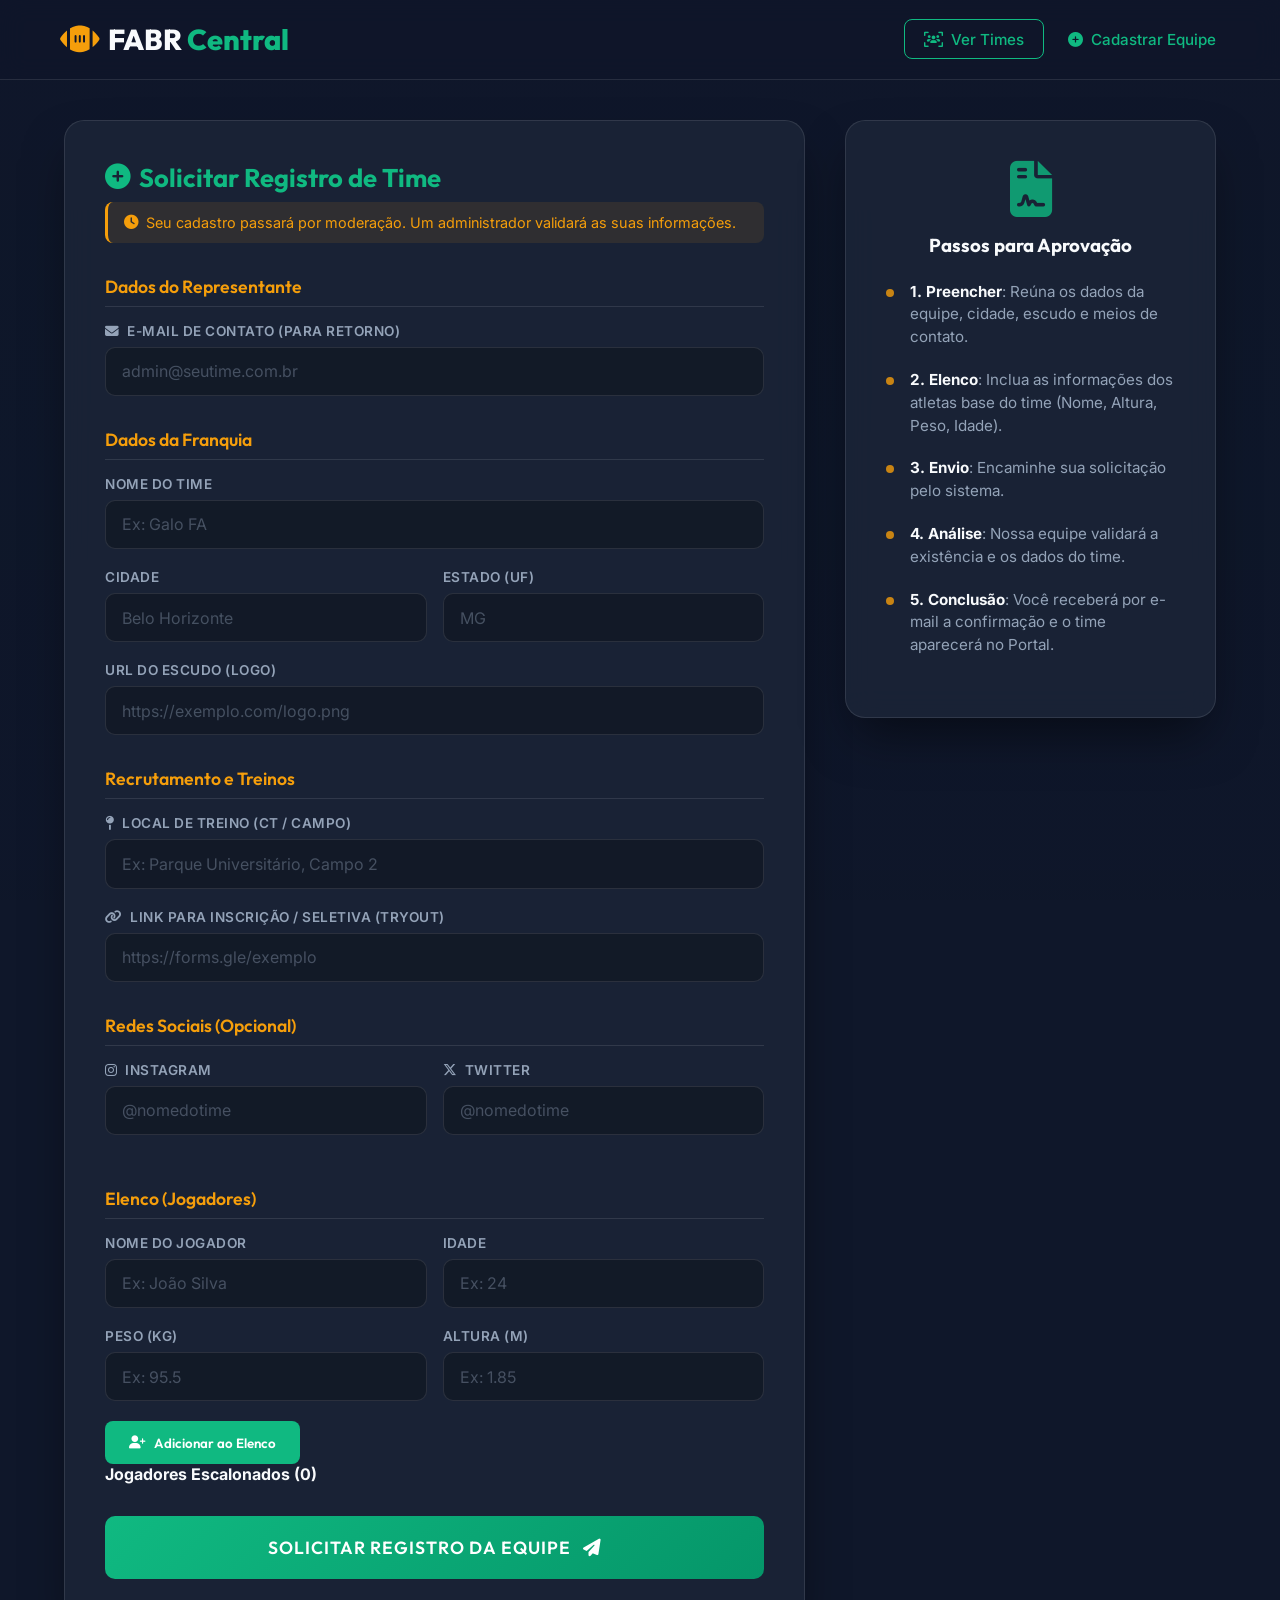
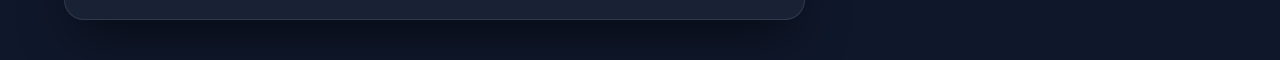
==== cadastro.html @ 717035c3 "FABR community fist commit" ====
<!DOCTYPE html>
<html lang="pt-BR">

<head>
    <meta charset="UTF-8">
    <meta name="viewport" content="width=device-width, initial-scale=1.0">
    <title>Anuncio de seleção</title>
    <link rel="icon"
        href="data:image/svg+xml,<svg xmlns=%22http://www.w3.org/2000/svg%22 viewBox=%220 0 100 100%22><text y=%22.9em%22 font-size=%2290%22>🏈</text></svg>">
    <!-- Modern API Fonts -->
    <link rel="preconnect" href="https://fonts.googleapis.com">
    <link rel="preconnect" href="https://fonts.gstatic.com" crossorigin>
    <link
        href="https://fonts.googleapis.com/css2?family=Outfit:wght@300;400;600;800&family=Inter:wght@400;500;700&display=swap"
        rel="stylesheet">
    <!-- FontAwesome -->
    <link rel="stylesheet" href="https://cdnjs.cloudflare.com/ajax/libs/font-awesome/6.4.0/css/all.min.css">
    <link rel="stylesheet" href="styles.css">
</head>

<body>
    <div class="background-overlay"></div>

    <header class="glass-header">
        <div class="logo">
            <i class="fa-solid fa-football"></i>
            <h1>FABR <span>Central</span></h1>
        </div>

        <nav class="main-nav">
            <a href="index.html" class="nav-link outline-btn"><i class="fa-solid fa-users-viewfinder"></i> Ver Times</a>
            <a href="cadastro.html" class="nav-link active"><i class="fa-solid fa-plus-circle"></i> Cadastrar Equipe</a>
        </nav>
    </header>

    <main class="container split-container">

        <!-- Formulário de Cadastro -->
        <section class="registration-section glass-panel">
            <h2><i class="fa-solid fa-plus-circle"></i> Solicitar Registro de Time</h2>
            <p class="form-warning"><i class="fa-solid fa-clock"></i> Seu cadastro passará por moderação. Um
                administrador validará as suas informações.</p>

            <!-- Mensagem de Sucesso (Oculta por padrão) -->
            <div id="success-message" class="success-message hidden">
                <i class="fa-solid fa-check-circle success-icon"></i>
                <h3>Solicitação Enviada!</h3>
                <p>Sua equipe está sob análise dos administradores. Um retorno será enviado para o e-mail: <strong
                        id="success-email"></strong> com o status da aprovação.</p>
                <button type="button" class="action-btn" onclick="window.location.href='index.html'">Voltar para o
                    Início</button>
            </div>

            <form id="team-form">
                <div class="section-subtitle">Dados do Representante</div>
                <div class="input-group">
                    <label for="contact-email"><i class="fa-solid fa-envelope"></i> E-mail de Contato (Para
                        Retorno)</label>
                    <input type="email" id="contact-email" placeholder="admin@seutime.com.br" required>
                </div>

                <div class="section-subtitle">Dados da Franquia</div>
                <div class="input-group">
                    <label for="team-name">Nome do Time</label>
                    <input type="text" id="team-name" placeholder="Ex: Galo FA" required>
                </div>

                <div class="input-row">
                    <div class="input-group">
                        <label for="team-city">Cidade</label>
                        <input type="text" id="team-city" placeholder="Belo Horizonte" required>
                    </div>
                    <div class="input-group">
                        <label for="team-state">Estado (UF)</label>
                        <input type="text" id="team-state" placeholder="MG" maxlength="2" required>
                    </div>
                </div>

                <div class="input-group">
                    <label for="team-logo">URL do Escudo (Logo)</label>
                    <input type="url" id="team-logo" placeholder="https://exemplo.com/logo.png" required>
                </div>

                <div class="section-subtitle">Recrutamento e Treinos</div>
                <div class="input-group">
                    <label for="team-training"><i class="fa-solid fa-map-pin"></i> Local de Treino (CT / Campo)</label>
                    <input type="text" id="team-training" placeholder="Ex: Parque Universitário, Campo 2" required>
                </div>
                <div class="input-group">
                    <label for="team-tryout"><i class="fa-solid fa-link"></i> Link para Inscrição / Seletiva
                        (Tryout)</label>
                    <input type="url" id="team-tryout" placeholder="https://forms.gle/exemplo" required>
                </div>

                <div class="social-inputs">
                    <p class="section-subtitle">Redes Sociais (Opcional)</p>
                    <div class="input-row">
                        <div class="input-group">
                            <label for="social-instagram"><i class="fa-brands fa-instagram"></i> Instagram</label>
                            <input type="text" id="social-instagram" placeholder="@nomedotime">
                        </div>
                        <div class="input-group">
                            <label for="social-twitter"><i class="fa-brands fa-x-twitter"></i> Twitter</label>
                            <input type="text" id="social-twitter" placeholder="@nomedotime">
                        </div>
                    </div>
                </div>

                <p class="section-subtitle">Elenco (Jogadores)</p>

                <!-- Área de Adição de Jogador -->
                <div class="player-add-box">
                    <div class="input-row">
                        <div class="input-group">
                            <label for="player-name">Nome do Jogador</label>
                            <input type="text" id="player-name" placeholder="Ex: João Silva">
                        </div>
                        <div class="input-group">
                            <label for="player-age">Idade</label>
                            <input type="number" id="player-age" placeholder="Ex: 24" min="16" max="60">
                        </div>
                    </div>
                    <div class="input-row">
                        <div class="input-group">
                            <label for="player-weight">Peso (kg)</label>
                            <input type="number" step="0.1" id="player-weight" placeholder="Ex: 95.5">
                        </div>
                        <div class="input-group">
                            <label for="player-height">Altura (m)</label>
                            <input type="number" step="0.01" id="player-height" placeholder="Ex: 1.85">
                        </div>
                    </div>
                    <button type="button" id="add-player-btn" class="action-btn secondary-btn"><i
                            class="fa-solid fa-user-plus"></i> Adicionar ao Elenco</button>
                </div>

                <!-- Lista Visual de Jogadores no Frontend -->
                <div class="players-list-container">
                    <h4 class="players-list-title">Jogadores Escalonados (<span id="players-count">0</span>)</h4>
                    <ul id="players-list" class="players-list">
                        <!-- Itens adicionados pelo JS -->
                    </ul>
                </div>

                <button type="submit" class="submit-btn" id="submit-btn" style="margin-top: 2rem;">
                    <span>Solicitar Registro da Equipe</span>
                    <i class="fa-solid fa-paper-plane"></i>
                </button>
            </form>
        </section>

        <!-- Seção Informativa Lateral -->
        <aside class="info-sidebar">
            <div class="glass-panel text-center">
                <i class="fa-solid fa-file-contract display-icon"></i>
                <h3>Passos para Aprovação</h3>
                <ul class="steps-list">
                    <li><strong>1. Preencher</strong>: Reúna os dados da equipe, cidade, escudo e meios de contato.</li>
                    <li><strong>2. Elenco</strong>: Inclua as informações dos atletas base do time (Nome, Altura, Peso,
                        Idade).</li>
                    <li><strong>3. Envio</strong>: Encaminhe sua solicitação pelo sistema.</li>
                    <li><strong>4. Análise</strong>: Nossa equipe validará a existência e os dados do time.</li>
                    <li><strong>5. Conclusão</strong>: Você receberá por e-mail a confirmação e o time aparecerá no
                        Portal.</li>
                </ul>
            </div>
        </aside>

    </main>

    <script src="script.js"></script>
</body>

</html>
---- styles.css ----
:root {
    --bg-dark: #0f172a; /* Midnight Blue */
    --panel-bg: rgba(30, 41, 59, 0.7);
    --panel-border: rgba(255, 255, 255, 0.1);
    
    --primary: #10b981; /* Emerald Green */
    --primary-hover: #059669;
    --accent: #f59e0b; /* Orange */
    --accent-hover: #d97706;
    
    --text-main: #f8fafc;
    --text-muted: #94a3b8;
    
    --font-heading: 'Outfit', sans-serif;
    --font-body: 'Inter', sans-serif;
}

* { margin: 0; padding: 0; box-sizing: border-box; }

body {
    font-family: var(--font-body);
    background-color: var(--bg-dark);
    color: var(--text-main);
    min-height: 100vh;
    position: relative;
    overflow-x: hidden;
}

.background-overlay {
    position: fixed;
    top: 0; left: 0; right: 0; bottom: 0;
    background-image: 
        linear-gradient(rgba(15, 23, 42, 0.92), rgba(15, 23, 42, 0.98)),
        url('https://images.unsplash.com/photo-1598460596956-f6d34e9e51c8?q=80&w=2000&auto=format&fit=crop');
    background-size: cover;
    background-position: center;
    background-attachment: fixed;
    z-index: -1;
}

/* Header & Nav */
.glass-header {
    background: rgba(15, 23, 42, 0.6);
    backdrop-filter: blur(12px);
    -webkit-backdrop-filter: blur(12px);
    border-bottom: 1px solid var(--panel-border);
    padding: 1.2rem 5%;
    display: flex;
    justify-content: space-between;
    align-items: center;
    position: sticky;
    top: 0;
    z-index: 10;
}

.logo { display: flex; align-items: center; gap: 0.75rem; }
.logo i { color: var(--accent); font-size: 2rem; transform: rotate(45deg); }
.logo h1 { font-family: var(--font-heading); font-size: 1.8rem; font-weight: 800; }
.logo h1 span { color: var(--primary); }

.main-nav {
    display: flex;
    gap: 1.5rem;
    align-items: center;
}

.nav-link {
    text-decoration: none;
    color: var(--text-muted);
    font-weight: 500;
    font-size: 0.95rem;
    transition: all 0.3s ease;
    display: flex;
    align-items: center;
    gap: 0.5rem;
}

.nav-link:hover { color: var(--primary); }
.nav-link.active { color: var(--primary); }

.outline-btn {
    border: 1px solid var(--primary);
    padding: 0.6rem 1.2rem;
    border-radius: 8px;
    color: var(--primary);
}
.outline-btn:hover {
    background: var(--primary);
    color: #fff;
}

/* Layout Container */
.container {
    padding: 2.5rem 5%;
    max-width: 1400px;
    margin: 0 auto;
}

.full-width { width: 100%; }

.split-container {
    display: grid;
    grid-template-columns: 2fr 1fr;
    gap: 2.5rem;
    align-items: start;
}

/* Glass Panels */
.glass-panel {
    background: var(--panel-bg);
    border: 1px solid var(--panel-border);
    border-radius: 20px;
    backdrop-filter: blur(16px);
    padding: 2.5rem 2.5rem;
    box-shadow: 0 25px 50px -12px rgba(0, 0, 0, 0.5);
}

.text-center { text-align: center; }

h2 {
    font-family: var(--font-heading);
    margin-bottom: 0.5rem;
    font-size: 1.6rem;
    display: flex;
    align-items: center;
    gap: 0.5rem;
    color: var(--primary);
}

.form-warning {
    color: var(--accent);
    font-size: 0.9rem;
    margin-bottom: 2rem;
    display: flex;
    align-items: center;
    gap: 0.5rem;
    background: rgba(245, 158, 11, 0.1);
    padding: 0.75rem 1rem;
    border-radius: 8px;
    border-left: 3px solid var(--accent);
}

/* Form Styles */
.input-group { margin-bottom: 1.25rem; }
.input-row { display: grid; grid-template-columns: 1fr 1fr; gap: 1rem; }

label {
    display: block; font-size: 0.85rem; font-weight: 600;
    color: var(--text-muted); margin-bottom: 0.5rem;
    letter-spacing: 0.5px; text-transform: uppercase;
}
label i { margin-right: 0.25rem; }

input, select.custom-select {
    width: 100%; background: rgba(0, 0, 0, 0.25);
    border: 1px solid var(--panel-border); color: var(--text-main);
    padding: 0.85rem 1rem; border-radius: 10px;
    font-family: var(--font-body); font-size: 1rem; transition: all 0.3s ease;
}
input:focus, select.custom-select:focus {
    outline: none; border-color: var(--primary); background: rgba(0, 0, 0, 0.4);
    box-shadow: 0 0 0 3px rgba(16, 185, 129, 0.2);
}
input::placeholder { color: rgba(148, 163, 184, 0.4); }
select.custom-select { cursor: pointer; }
select.custom-select option { background: var(--bg-dark); color: var(--text-main); }

/* Custom Checkbox */
.checkbox-group {
    display: flex;
    align-items: center;
    gap: 1rem;
    background: rgba(16, 185, 129, 0.1);
    padding: 1rem;
    border-radius: 10px;
    border: 1px dashed var(--primary);
    margin: 1.5rem 0;
}
.checkbox-group input[type="checkbox"] {
    width: 24px;
    height: 24px;
    cursor: pointer;
    accent-color: var(--primary);
}
.checkbox-group label {
    margin: 0;
    font-size: 0.9rem;
    color: var(--text-main);
    text-transform: none;
    line-height: 1.4;
}

.section-subtitle {
    font-family: var(--font-heading); font-weight: 600; margin: 2rem 0 1rem;
    border-bottom: 1px solid var(--panel-border); padding-bottom: 0.5rem;
    font-size: 1.1rem; color: var(--accent);
}

.action-btn {
    background: var(--primary);
    color: white; border: none; padding: 0.85rem 1.5rem; border-radius: 8px;
    font-family: var(--font-heading); font-weight: 600; cursor: pointer;
    display: inline-flex; justify-content: center; align-items: center; gap: 0.5rem;
    transition: all 0.3s ease;
}
.action-btn:hover { background: var(--primary-hover); transform: translateY(-2px); }

.submit-btn { width: 100%; background: linear-gradient(135deg, var(--primary), var(--primary-hover)); color: white; border: none; padding: 1.25rem; border-radius: 10px; font-family: var(--font-heading); font-weight: 600; font-size: 1.1rem; cursor: pointer; display: flex; justify-content: center; align-items: center; gap: 0.75rem; transition: all 0.3s ease; text-transform: uppercase; letter-spacing: 1px; }
.submit-btn:hover { transform: translateY(-3px); box-shadow: 0 10px 25px -10px var(--primary); }

/* Success Message */
.success-message { text-align: center; padding: 2rem 1rem; animation: fadeIn 0.5s ease; }
.success-icon { font-size: 4rem; color: var(--primary); margin-bottom: 1.5rem; }
.success-message h3 { font-size: 2rem; font-family: var(--font-heading); margin-bottom: 1rem; }
.success-message p { color: var(--text-muted); line-height: 1.6; margin-bottom: 2rem; }
.hidden { display: none !important; }

/* Dashboard Viewer */
.teams-section { display: flex; flex-direction: column; gap: 1.5rem; }
.section-header { display: flex; justify-content: space-between; align-items: center; margin-bottom: 1rem; border-bottom: 1px solid var(--panel-border); padding-bottom: 1rem;}
.section-header h2 { font-size: 2rem; font-weight: 700; color: var(--text-main); }
.search-bar { position: relative; width: 350px; }
.search-bar i { position: absolute; left: 1rem; top: 50%; transform: translateY(-50%); color: var(--text-muted); }
.search-bar input { padding-left: 2.75rem; border-radius: 20px; background: var(--panel-bg); border-color: var(--panel-border); backdrop-filter: blur(16px); }

/* Sidebar */
.display-icon { font-size: 3.5rem; color: var(--primary); opacity: 0.8; margin-bottom: 1rem; }
.info-sidebar h3 { font-family: var(--font-heading); margin-bottom: 1.5rem; color: var(--text-main); }
.steps-list { list-style: none; text-align: left; }
.steps-list li { margin-bottom: 1.25rem; color: var(--text-muted); font-size: 0.95rem; line-height: 1.5; padding-left: 1.5rem; position: relative; }
.steps-list li::before { content: ''; position: absolute; left: 0; top: 0.5rem; width: 8px; height: 8px; background: var(--accent); border-radius: 50%; opacity: 0.8; }
.steps-list strong { color: var(--text-main); }

/* Grid e Cards */
.teams-grid { display: grid; grid-template-columns: repeat(auto-fill, minmax(300px, 1fr)); gap: 2rem; }
.team-card { background: var(--panel-bg); border: 1px solid var(--panel-border); border-radius: 16px; padding: 2.5rem 1.5rem 2rem; display: flex; flex-direction: column; align-items: center; text-align: center; transition: all 0.4s cubic-bezier(0.175, 0.885, 0.32, 1.275); backdrop-filter: blur(10px); position: relative; overflow: hidden; min-height: 280px; }
.team-card::before { content: ''; position: absolute; top: 0; left: 0; width: 100%; height: 5px; background: linear-gradient(90deg, var(--primary), var(--accent)); opacity: 0; transition: opacity 0.3s ease; }
.team-card:hover { transform: translateY(-10px); box-shadow: 0 20px 40px -15px rgba(0, 0, 0, 0.6); border-color: rgba(255, 255, 255, 0.2); }
.team-card:hover::before { opacity: 1; }

.card-highlight { border-color: rgba(16, 185, 129, 0.4); box-shadow: 0 10px 30px -10px rgba(16, 185, 129, 0.1); }
.badge { position: absolute; top: 0; left: 0; width: 100%; text-align: center; padding: 0.4rem; font-size: 0.8rem; font-family: var(--font-heading); font-weight: 700; text-transform: uppercase; letter-spacing: 1px; }
.badge-open { background: linear-gradient(90deg, #10b981, #059669); color: white; }
.badge-closed { background: rgba(255, 255, 255, 0.1); color: var(--text-muted); }

.team-logo { width: 110px; height: 110px; border-radius: 50%; object-fit: cover; margin-bottom: 1.25rem; background: white; padding: 5px; box-shadow: 0 10px 20px rgba(0,0,0,0.3); }
.team-info h3 { font-family: var(--font-heading); font-size: 1.5rem; margin-bottom: 0.35rem; }
.team-info p.location { color: var(--text-muted); font-size: 0.95rem; display: flex; align-items: center; justify-content: center; gap: 0.35rem; margin-bottom: 0.25rem; }
.training-loc { font-size: 0.85rem; color: var(--accent); margin-bottom: 1.25rem; display: flex; align-items: center; justify-content: center; gap: 0.4rem; }

.card-actions { width: 100%; margin-top: 0.5rem; }
.btn-tryout { width: 100%; display: block; background: var(--primary); color: white; padding: 0.75rem; border-radius: 8px; font-weight: 600; text-decoration: none; transition: 0.3s; font-family: var(--font-heading); text-transform: uppercase; font-size: 0.95rem; }
.btn-tryout i { margin-right: 0.5rem; }
.btn-tryout:hover { background: var(--primary-hover); transform: translateY(-2px); box-shadow: 0 5px 15px -5px var(--primary); }
.glow-btn { box-shadow: 0 0 15px rgba(16, 185, 129, 0.3); animation: pulse 2s infinite; }
@keyframes pulse { 0% { transform: scale(1); } 50% { transform: scale(1.03); } 100% { transform: scale(1); } }

.social-links { display: flex; gap: 1rem; margin-top: auto; padding-top: 1.5rem; border-top: 1px solid rgba(255, 255, 255, 0.05); width: 100%; justify-content: center; }
.social-links a { color: var(--text-muted); font-size: 1.25rem; transition: all 0.3s ease; }
.social-links a.social-instagram:hover { color: #e1306c; transform: scale(1.15) translateY(-2px); }
.social-links a.social-youtube:hover { color: #ff0000; transform: scale(1.15) translateY(-2px); }

@keyframes fadeIn { from { opacity: 0; transform: translateY(10px); } to { opacity: 1; transform: translateY(0); } }
.team-card { animation: fadeIn 0.5s ease backwards; }

@media (max-width: 992px) {
    .split-container { grid-template-columns: 1fr; }
    .info-sidebar { display: none; }
}
@media (max-width: 600px) {
    .glass-header { flex-direction: column; gap: 1rem; text-align: center; }
    .input-row { grid-template-columns: 1fr; }
    .section-header { flex-direction: column; align-items: flex-start; gap: 1rem; }
    .search-bar { width: 100%; }
}
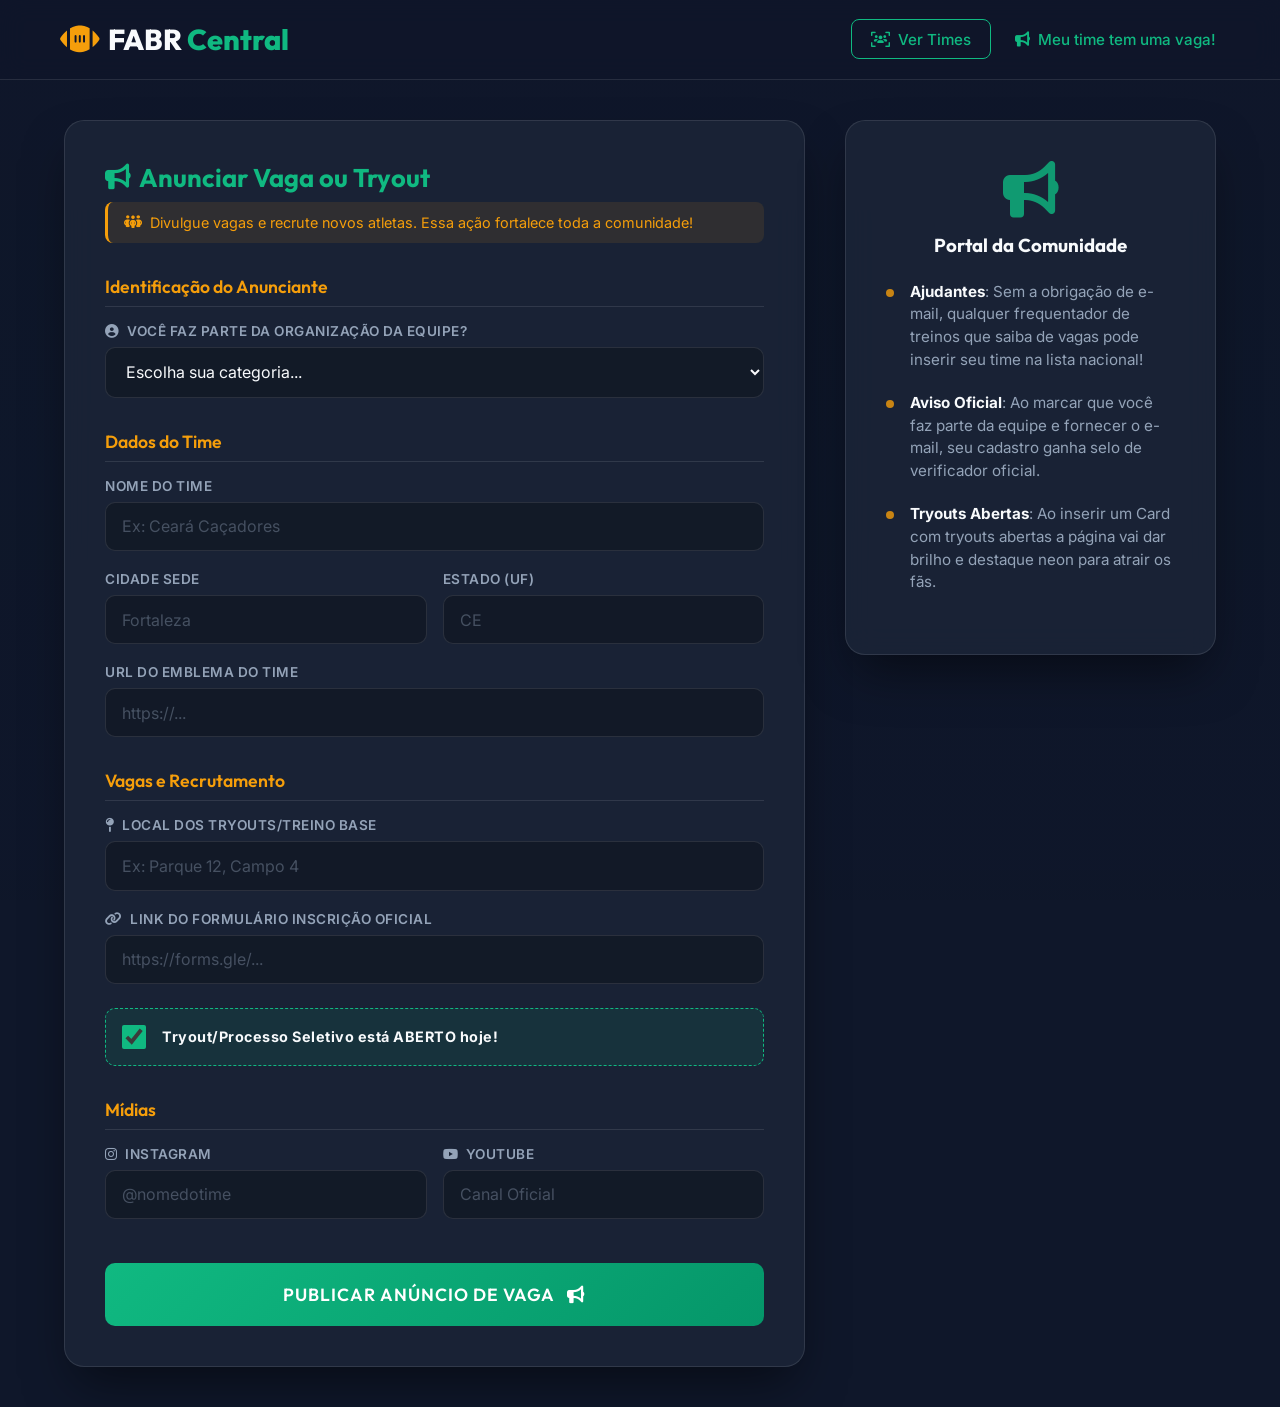
==== commit 3912b478: "FA BR community changes" ====
--- a/cadastro.html
+++ b/cadastro.html
@@ -4,16 +4,14 @@
 <head>
     <meta charset="UTF-8">
     <meta name="viewport" content="width=device-width, initial-scale=1.0">
-    <title>Anuncio de seleção</title>
-    <link rel="icon"
-        href="data:image/svg+xml,<svg xmlns=%22http://www.w3.org/2000/svg%22 viewBox=%220 0 100 100%22><text y=%22.9em%22 font-size=%2290%22>🏈</text></svg>">
-    <!-- Modern API Fonts -->
+    <title>FA BR - Anunciar Vaga</title>
+    <link rel="icon" type="image/svg+xml"
+        href="data:image/svg+xml;charset=UTF-8,%3Csvg%20xmlns%3D%22http%3A%2F%2Fwww.w3.org%2F2000%2Fsvg%22%20viewBox%3D%220%200%20100%20100%22%3E%3Ctext%20y%3D%22.9em%22%20font-size%3D%2290%22%3E%F0%9F%8F%88%3C%2Ftext%3E%3C%2Fsvg%3E">
     <link rel="preconnect" href="https://fonts.googleapis.com">
     <link rel="preconnect" href="https://fonts.gstatic.com" crossorigin>
     <link
         href="https://fonts.googleapis.com/css2?family=Outfit:wght@300;400;600;800&family=Inter:wght@400;500;700&display=swap"
         rel="stylesheet">
-    <!-- FontAwesome -->
     <link rel="stylesheet" href="https://cdnjs.cloudflare.com/ajax/libs/font-awesome/6.4.0/css/all.min.css">
     <link rel="stylesheet" href="styles.css">
 </head>
@@ -29,122 +27,102 @@
 
         <nav class="main-nav">
             <a href="index.html" class="nav-link outline-btn"><i class="fa-solid fa-users-viewfinder"></i> Ver Times</a>
-            <a href="cadastro.html" class="nav-link active"><i class="fa-solid fa-plus-circle"></i> Cadastrar Equipe</a>
+            <a href="cadastro.html" class="nav-link active"><i class="fa-solid fa-bullhorn"></i> Meu time tem uma
+                vaga!</a>
         </nav>
     </header>
 
     <main class="container split-container">
 
-        <!-- Formulário de Cadastro -->
+        <!-- Formulário de Anúncio -->
         <section class="registration-section glass-panel">
-            <h2><i class="fa-solid fa-plus-circle"></i> Solicitar Registro de Time</h2>
-            <p class="form-warning"><i class="fa-solid fa-clock"></i> Seu cadastro passará por moderação. Um
-                administrador validará as suas informações.</p>
+            <h2><i class="fa-solid fa-bullhorn"></i> Anunciar Vaga ou Tryout</h2>
+            <p class="form-warning"><i class="fa-solid fa-people-group"></i> Divulgue vagas e recrute novos atletas.
+                Essa ação fortalece toda a comunidade!</p>
 
-            <!-- Mensagem de Sucesso (Oculta por padrão) -->
             <div id="success-message" class="success-message hidden">
                 <i class="fa-solid fa-check-circle success-icon"></i>
-                <h3>Solicitação Enviada!</h3>
-                <p>Sua equipe está sob análise dos administradores. Um retorno será enviado para o e-mail: <strong
-                        id="success-email"></strong> com o status da aprovação.</p>
-                <button type="button" class="action-btn" onclick="window.location.href='index.html'">Voltar para o
-                    Início</button>
+                <h3>Anúncio Recebido!</h3>
+                <p>Muito obrigado pela contribuição! Seu anúncio passará por uma leve revisão e estará disponível
+                    rapidamente na lista.</p>
+                <button type="button" class="action-btn" onclick="window.location.href='index.html'">Acessar
+                    Lista</button>
             </div>
 
             <form id="team-form">
-                <div class="section-subtitle">Dados do Representante</div>
+
+                <div class="section-subtitle">Identificação do Anunciante</div>
                 <div class="input-group">
-                    <label for="contact-email"><i class="fa-solid fa-envelope"></i> E-mail de Contato (Para
-                        Retorno)</label>
-                    <input type="email" id="contact-email" placeholder="admin@seutime.com.br" required>
+                    <label for="reporter-type"><i class="fa-solid fa-circle-user"></i> Você faz parte da organização da
+                        equipe?</label>
+                    <select id="reporter-type" class="custom-select" required>
+                        <option value="" disabled selected>Escolha sua categoria...</option>
+                        <option value="comunidade">Apenas Fã / Membro da Comunidade</option>
+                        <option value="organizacao">Sou Coach / Cargo Oficial da Equipe</option>
+                    </select>
                 </div>
 
-                <div class="section-subtitle">Dados da Franquia</div>
+                <div class="input-group hidden" id="org-email-group">
+                    <label for="contact-email"><i class="fa-solid fa-envelope"></i> E-mail Oficial de Contato da
+                        Equipe</label>
+                    <input type="email" id="contact-email" placeholder="contato@seutime.com.br">
+                </div>
+
+                <div class="section-subtitle">Dados do Time</div>
                 <div class="input-group">
                     <label for="team-name">Nome do Time</label>
-                    <input type="text" id="team-name" placeholder="Ex: Galo FA" required>
+                    <input type="text" id="team-name" placeholder="Ex: Ceará Caçadores" required>
                 </div>
 
                 <div class="input-row">
                     <div class="input-group">
-                        <label for="team-city">Cidade</label>
-                        <input type="text" id="team-city" placeholder="Belo Horizonte" required>
+                        <label for="team-city">Cidade Sede</label>
+                        <input type="text" id="team-city" placeholder="Fortaleza" required>
                     </div>
                     <div class="input-group">
                         <label for="team-state">Estado (UF)</label>
-                        <input type="text" id="team-state" placeholder="MG" maxlength="2" required>
+                        <input type="text" id="team-state" placeholder="CE" maxlength="2" required>
                     </div>
                 </div>
 
                 <div class="input-group">
-                    <label for="team-logo">URL do Escudo (Logo)</label>
-                    <input type="url" id="team-logo" placeholder="https://exemplo.com/logo.png" required>
+                    <label for="team-logo">URL do Emblema do Time</label>
+                    <input type="url" id="team-logo" placeholder="https://..." required>
                 </div>
 
-                <div class="section-subtitle">Recrutamento e Treinos</div>
+                <div class="section-subtitle">Vagas e Recrutamento</div>
                 <div class="input-group">
-                    <label for="team-training"><i class="fa-solid fa-map-pin"></i> Local de Treino (CT / Campo)</label>
-                    <input type="text" id="team-training" placeholder="Ex: Parque Universitário, Campo 2" required>
+                    <label for="team-training"><i class="fa-solid fa-map-pin"></i> Local dos Tryouts/Treino Base</label>
+                    <input type="text" id="team-training" placeholder="Ex: Parque 12, Campo 4" required>
                 </div>
                 <div class="input-group">
-                    <label for="team-tryout"><i class="fa-solid fa-link"></i> Link para Inscrição / Seletiva
-                        (Tryout)</label>
-                    <input type="url" id="team-tryout" placeholder="https://forms.gle/exemplo" required>
+                    <label for="team-tryout"><i class="fa-solid fa-link"></i> Link do Formulário Inscrição
+                        Oficial</label>
+                    <input type="url" id="team-tryout" placeholder="https://forms.gle/..." required>
+                </div>
+
+                <div class="input-group checkbox-group">
+                    <input type="checkbox" id="is-open-tryout" checked>
+                    <label for="is-open-tryout"><strong>Tryout/Processo Seletivo está ABERTO hoje!</strong></label>
                 </div>
 
                 <div class="social-inputs">
-                    <p class="section-subtitle">Redes Sociais (Opcional)</p>
+                    <p class="section-subtitle">Mídias</p>
                     <div class="input-row">
                         <div class="input-group">
                             <label for="social-instagram"><i class="fa-brands fa-instagram"></i> Instagram</label>
                             <input type="text" id="social-instagram" placeholder="@nomedotime">
                         </div>
                         <div class="input-group">
-                            <label for="social-twitter"><i class="fa-brands fa-x-twitter"></i> Twitter</label>
-                            <input type="text" id="social-twitter" placeholder="@nomedotime">
+                            <label for="social-youtube"><i class="fa-brands fa-youtube"></i> YouTube</label>
+                            <input type="text" id="social-youtube" placeholder="Canal Oficial">
                         </div>
                     </div>
                 </div>
 
-                <p class="section-subtitle">Elenco (Jogadores)</p>
-
-                <!-- Área de Adição de Jogador -->
-                <div class="player-add-box">
-                    <div class="input-row">
-                        <div class="input-group">
-                            <label for="player-name">Nome do Jogador</label>
-                            <input type="text" id="player-name" placeholder="Ex: João Silva">
-                        </div>
-                        <div class="input-group">
-                            <label for="player-age">Idade</label>
-                            <input type="number" id="player-age" placeholder="Ex: 24" min="16" max="60">
-                        </div>
-                    </div>
-                    <div class="input-row">
-                        <div class="input-group">
-                            <label for="player-weight">Peso (kg)</label>
-                            <input type="number" step="0.1" id="player-weight" placeholder="Ex: 95.5">
-                        </div>
-                        <div class="input-group">
-                            <label for="player-height">Altura (m)</label>
-                            <input type="number" step="0.01" id="player-height" placeholder="Ex: 1.85">
-                        </div>
-                    </div>
-                    <button type="button" id="add-player-btn" class="action-btn secondary-btn"><i
-                            class="fa-solid fa-user-plus"></i> Adicionar ao Elenco</button>
-                </div>
-
-                <!-- Lista Visual de Jogadores no Frontend -->
-                <div class="players-list-container">
-                    <h4 class="players-list-title">Jogadores Escalonados (<span id="players-count">0</span>)</h4>
-                    <ul id="players-list" class="players-list">
-                        <!-- Itens adicionados pelo JS -->
-                    </ul>
-                </div>
-
-                <button type="submit" class="submit-btn" id="submit-btn" style="margin-top: 2rem;">
-                    <span>Solicitar Registro da Equipe</span>
-                    <i class="fa-solid fa-paper-plane"></i>
+                <button type="submit" class="submit-btn" id="submit-btn" style="margin-top: 1.5rem;">
+                    <span>Publicar Anúncio de Vaga</span>
+                    <i class="fa-solid fa-bullhorn"></i>
                 </button>
             </form>
         </section>
@@ -152,16 +130,15 @@
         <!-- Seção Informativa Lateral -->
         <aside class="info-sidebar">
             <div class="glass-panel text-center">
-                <i class="fa-solid fa-file-contract display-icon"></i>
-                <h3>Passos para Aprovação</h3>
+                <i class="fa-solid fa-bullhorn display-icon"></i>
+                <h3>Portal da Comunidade</h3>
                 <ul class="steps-list">
-                    <li><strong>1. Preencher</strong>: Reúna os dados da equipe, cidade, escudo e meios de contato.</li>
-                    <li><strong>2. Elenco</strong>: Inclua as informações dos atletas base do time (Nome, Altura, Peso,
-                        Idade).</li>
-                    <li><strong>3. Envio</strong>: Encaminhe sua solicitação pelo sistema.</li>
-                    <li><strong>4. Análise</strong>: Nossa equipe validará a existência e os dados do time.</li>
-                    <li><strong>5. Conclusão</strong>: Você receberá por e-mail a confirmação e o time aparecerá no
-                        Portal.</li>
+                    <li><strong>Ajudantes</strong>: Sem a obrigação de e-mail, qualquer frequentador de treinos que
+                        saiba de vagas pode inserir seu time na lista nacional!</li>
+                    <li><strong>Aviso Oficial</strong>: Ao marcar que você faz parte da equipe e fornecer o e-mail, seu
+                        cadastro ganha selo de verificador oficial.</li>
+                    <li><strong>Tryouts Abertas</strong>: Ao inserir um Card com tryouts abertas a página vai dar brilho
+                        e destaque neon para atrair os fãs.</li>
                 </ul>
             </div>
         </aside>
